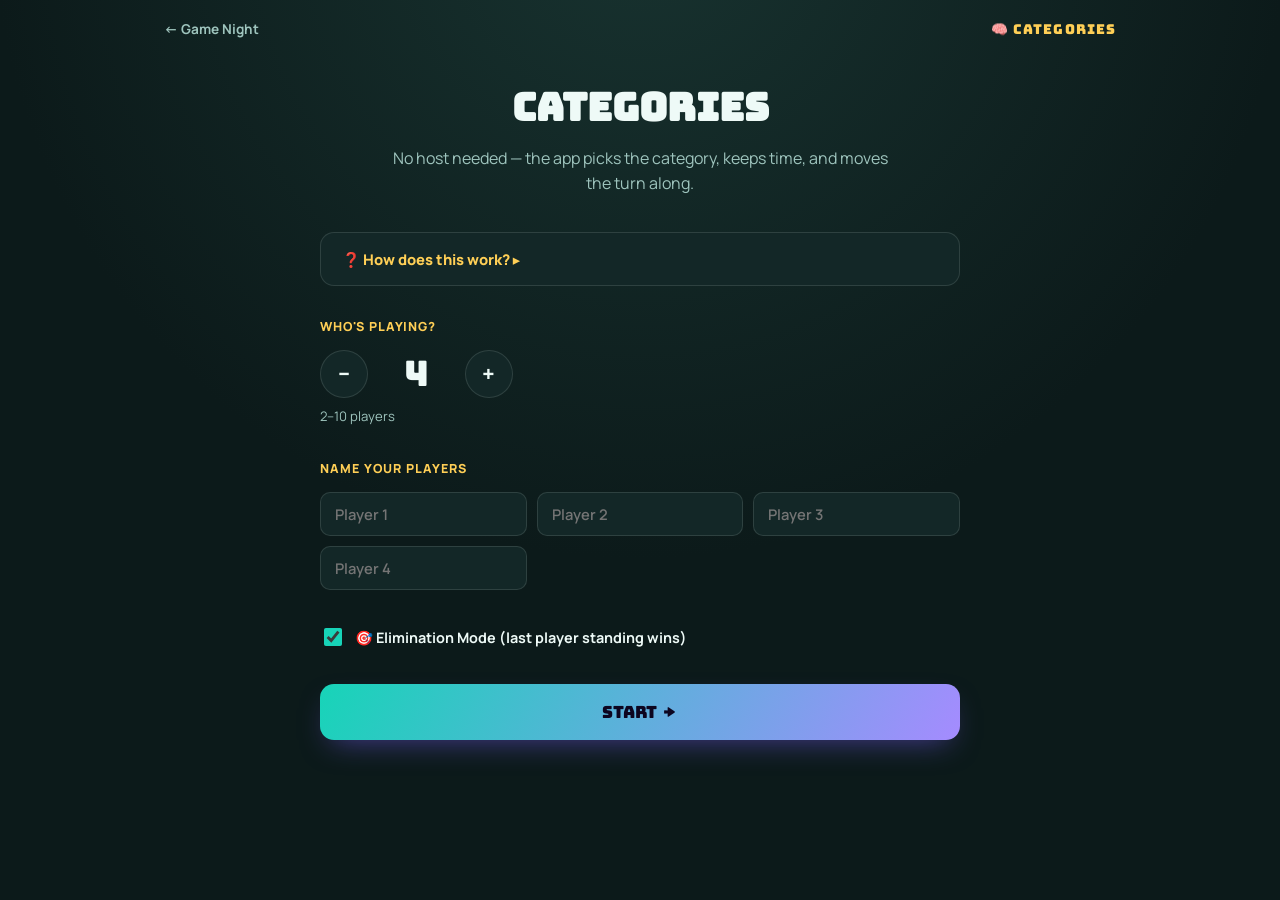
==== categories.html @ 74d49906 "Add 9 party games, shared UI, and assets Adds nine new party games (Who Am I, Password, Categories, " ====
<!DOCTYPE html>
<html lang="en">
<head>
<meta charset="UTF-8">
<meta name="viewport" content="width=device-width, initial-scale=1.0">
<title>Categories &mdash; Game Night</title>
<link rel="icon" href="data:image/svg+xml,<svg xmlns=%22http://www.w3.org/2000/svg%22 viewBox=%220 0 100 100%22><text y=%22.9em%22 font-size=%2290%22>🧠</text></svg>">
<link rel="preconnect" href="https://fonts.googleapis.com">
<link rel="preconnect" href="https://fonts.gstatic.com" crossorigin>
<link href="https://fonts.googleapis.com/css2?family=Bungee&family=Manrope:wght@400;500;700;800&display=swap" rel="stylesheet">
<link rel="stylesheet" href="css/party.css">
<link rel="stylesheet" href="css/categories.css">
</head>
<body>

<header class="topbar">
  <a href="index.html" class="back-link">&larr; Game Night</a>
  <span class="topbar-title">🧠 CATEGORIES</span>
</header>

<main class="wrap">

  <!-- SETUP -->
  <section id="screen-setup" class="screen active">
    <h1 class="screen-title">Categories</h1>
    <p class="screen-sub">No host needed &mdash; the app picks the category, keeps time, and moves the turn along.</p>

    <details class="how-to-play">
      <summary>❓ How does this work?</summary>
      <ol>
        <li>Add your players and tap <strong>Start</strong> &mdash; a random category appears.</li>
        <li>Going in turn order, each player names something in that category before the timer runs out.</li>
        <li>Tap <strong>Nailed It!</strong> once they say something, or <strong>Stuck / Repeated</strong> if they can't &mdash; the group self-referees, the app just keeps the pace.</li>
        <li>In Elimination Mode, getting stuck knocks you out &mdash; last player standing wins. Turn it off for a casual, no-pressure round.</li>
      </ol>
    </details>

    <div class="block">
      <h2 class="block-label">Who's playing?</h2>
      <div class="stepper">
        <button type="button" id="count-minus" class="stepper-btn" aria-label="Decrease player count">&minus;</button>
        <span id="count-display" class="stepper-count">4</span>
        <button type="button" id="count-plus" class="stepper-btn" aria-label="Increase player count">&plus;</button>
      </div>
      <p class="stepper-hint">2&ndash;10 players</p>
    </div>

    <div class="block">
      <h2 class="block-label">Name your players</h2>
      <div id="names-grid" class="names-grid"></div>
    </div>

    <div class="block">
      <label class="timer-toggle">
        <input type="checkbox" id="elimination-toggle" checked>
        <span>🎯 Elimination Mode (last player standing wins)</span>
      </label>
    </div>

    <button type="button" id="btn-start" class="btn-primary">Start &rarr;</button>
  </section>

  <!-- PLAY -->
  <section id="screen-play" class="screen">
    <p class="cat-banner">🧠 Category: <span id="category-name">Food</span></p>
    <p id="turn-status" class="turn-banner">Player 1's turn!</p>
    <span id="round-timer" class="timer-badge">⏱️ 10s</span>

    <div class="reveal-card cat-card">
      <p class="reveal-footnote">Say something that fits the category out loud!</p>
    </div>

    <div class="btn-row">
      <button type="button" id="btn-nailed-it" class="btn-primary">✅ Nailed It!</button>
      <button type="button" id="btn-stuck" class="btn-secondary">❌ Stuck / Repeated</button>
    </div>
    <div class="btn-row cat-secondary-actions">
      <button type="button" id="btn-new-category" class="btn-secondary">🔄 New Category</button>
      <button type="button" id="btn-end-round" class="btn-secondary">🏁 End Round</button>
    </div>
  </section>

  <!-- SUMMARY -->
  <section id="screen-summary" class="screen">
    <span class="big-icon">🏆</span>
    <h1 class="screen-title" id="summary-title">Round Complete!</h1>
    <p class="screen-sub" id="summary-text">Great round.</p>
    <div class="btn-row">
      <button type="button" id="btn-play-again" class="btn-primary">Play Again</button>
      <button type="button" id="btn-new-game" class="btn-secondary">New Game</button>
    </div>
  </section>

</main>

<script src="js/shared.js"></script>
<script src="js/data-categories.js"></script>
<script src="js/categories.js"></script>
</body>
</html>
---- css/party.css ----
/* Shared component styles for the party-game family (everything except the
   homepage, Spy Word, and Quiz Night, which keep their own bespoke sheets).
   Each game's own stylesheet loads AFTER this one and only needs to redefine
   the :root palette + a few bespoke touches — see css/whoami.css etc. */

:root{
  --ink:#0d0e18;
  --panel:#161826;
  --panel-2:#1d1f30;
  --paper:#f3f2fb;
  --paper-dim:#a5a6c0;
  --accent:#7c5cff;
  --accent-2:#ffb84d;
  --border:rgba(243,242,251,0.12);
  --font-display:"Bungee", system-ui, sans-serif;
  --font-body:"Manrope", system-ui, sans-serif;
}

*,*::before,*::after{box-sizing:border-box;}
html,body{margin:0;padding:0;}
body{
  min-height:100vh;
  background:radial-gradient(circle at 50% -10%, var(--panel-2) 0%, var(--ink) 55%);
  color:var(--paper);
  font-family:var(--font-body);
  position:relative;
  overflow-x:hidden;
}
a{color:inherit;}
button{font-family:inherit;border:none;cursor:pointer;}
.hidden{display:none !important;}

/* Topbar */
.topbar{
  position:relative;z-index:2;
  display:flex;align-items:center;justify-content:space-between;
  padding:1.25rem 1.5rem;
  max-width:1000px;margin:0 auto;
}
.back-link{font-size:0.85rem;font-weight:700;color:var(--paper-dim);text-decoration:none;transition:color 0.2s;}
.back-link:hover{color:var(--accent-2);}
.topbar-title{font-family:var(--font-display);font-size:0.85rem;letter-spacing:0.08em;color:var(--accent-2);}

.wrap{position:relative;z-index:2;max-width:1000px;margin:0 auto;padding:1rem 1.5rem 4rem;}

.screen{display:none;animation:fadeIn 0.45s ease both;}
.screen.active{display:block;}
@keyframes fadeIn{from{opacity:0;transform:translateY(10px);}to{opacity:1;transform:translateY(0);}}

.screen-title{font-family:var(--font-display);font-size:clamp(1.7rem,5vw,2.4rem);margin:0.5rem 0 0.8rem;text-align:center;}
.screen-sub{color:var(--paper-dim);text-align:center;font-size:1rem;line-height:1.6;max-width:52ch;margin:0 auto 2.2rem;}
.big-icon{font-size:3rem;display:block;text-align:center;margin-bottom:1rem;}

.block{margin-bottom:2.2rem;max-width:640px;margin-left:auto;margin-right:auto;}
.block-wide{max-width:100%;}
.block-label{font-size:0.78rem;letter-spacing:0.08em;text-transform:uppercase;color:var(--accent-2);font-weight:800;margin:0 0 0.9rem;}
.optional{color:var(--paper-dim);text-transform:none;font-weight:500;letter-spacing:0;}

/* How to play */
.how-to-play{max-width:640px;margin:0 auto 2rem;background:var(--panel);border:1px solid var(--border);border-radius:14px;padding:1rem 1.3rem;}
.how-to-play summary{cursor:pointer;font-weight:800;font-size:0.92rem;color:var(--accent-2);list-style:none;}
.how-to-play summary::-webkit-details-marker{display:none;}
.how-to-play summary::after{content:" ▸";}
.how-to-play[open] summary::after{content:" ▾";}
.how-to-play ol,.how-to-play ul{margin:0.9rem 0 0.2rem;padding-left:1.2rem;color:var(--paper-dim);font-size:0.88rem;line-height:1.7;}

/* Grouped card picker (themes / categories / prompt sets) */
.theme-grid{display:flex;flex-direction:column;gap:1.5rem;}
.theme-group-label{font-family:var(--font-display);font-size:0.78rem;letter-spacing:0.04em;color:var(--paper-dim);margin:0 0 0.7rem;padding-bottom:0.5rem;border-bottom:1px solid var(--border);}
.theme-group-row{display:grid;grid-template-columns:repeat(auto-fill,minmax(150px,1fr));gap:0.7rem;}
.theme-btn{
  background:var(--panel);border:1px solid var(--border);border-radius:14px;
  padding:1rem 0.9rem;color:var(--paper);text-align:left;
  transition:border-color 0.2s, transform 0.2s, background 0.2s;
  display:flex;flex-direction:column;gap:0.4rem;
}
.theme-btn:hover{transform:translateY(-2px);border-color:rgba(124,92,255,0.45);}
.theme-btn .t-icon{font-size:1.4rem;}
.theme-btn .t-name{font-size:0.9rem;font-weight:700;line-height:1.3;}
.theme-btn .t-cats{font-size:0.78rem;color:var(--paper-dim);line-height:1.4;}
.theme-btn.selected{
  border-color:var(--accent);
  background:linear-gradient(160deg, rgba(124,92,255,0.2), var(--panel));
  box-shadow:0 0 0 1px var(--accent) inset;
}

/* Stepper (player count) */
.stepper{display:flex;align-items:center;gap:1.4rem;}
.stepper-btn{
  width:48px;height:48px;border-radius:50%;background:var(--panel);border:1px solid var(--border);
  color:var(--paper);font-size:1.4rem;font-weight:800;display:flex;align-items:center;justify-content:center;
  transition:border-color 0.2s;
}
.stepper-btn:hover{border-color:var(--accent);}
.stepper-btn:disabled{opacity:0.3;cursor:not-allowed;}
.stepper-count{font-family:var(--font-display);font-size:2.2rem;min-width:2ch;text-align:center;}
.stepper-hint{color:var(--paper-dim);font-size:0.82rem;margin:0.6rem 0 0;}

/* Player name inputs */
.names-grid{display:grid;grid-template-columns:repeat(auto-fill,minmax(160px,1fr));gap:0.6rem;}
.name-input{
  background:var(--panel);border:1px solid var(--border);border-radius:10px;
  padding:0.7rem 0.9rem;color:var(--paper);font-family:var(--font-body);font-weight:600;font-size:0.92rem;width:100%;
}
.name-input:focus{outline:none;border-color:var(--accent);}

/* Team scoreboard (Quiz-Night-style, for games with optional team scoring) */
.team-row{display:flex;align-items:center;gap:0.6rem;margin-bottom:0.6rem;}
.team-swatch{width:14px;height:14px;border-radius:4px;flex:none;}
.team-input{flex:1;background:var(--panel);border:1px solid var(--border);border-radius:10px;padding:0.7rem 0.9rem;color:var(--paper);font-weight:600;font-size:0.92rem;font-family:var(--font-body);}
.team-input:focus{outline:none;border-color:var(--accent);}
.team-remove{background:transparent;color:var(--paper-dim);border:1px solid var(--border);width:36px;height:36px;border-radius:9px;font-size:1rem;flex:none;transition:color 0.2s, border-color 0.2s;}
.team-remove:hover{color:#ff6b6b;border-color:#ff6b6b;}
.btn-add-team{background:transparent;border:1px dashed var(--border);color:var(--paper-dim);padding:0.65rem 1rem;border-radius:10px;font-weight:700;font-size:0.85rem;transition:border-color 0.2s, color 0.2s;}
.btn-add-team:hover{border-color:var(--accent);color:var(--accent);}
.teams-setup{display:flex;flex-direction:column;gap:0.6rem;margin-bottom:0.8rem;max-width:640px;margin-left:auto;margin-right:auto;}

/* Category banner (used above a round when a category name should be shown) */
.cat-banner{text-align:center;font-family:var(--font-display);font-size:clamp(1.1rem,3.5vw,1.5rem);color:var(--accent-2);margin:0 0 0.6rem;}

/* Answer reveal block */
.answer-block{background:rgba(124,92,255,0.1);border:1px solid rgba(124,92,255,0.3);border-radius:14px;padding:1.2rem 1.4rem;margin:0 auto 1.5rem;max-width:520px;}
.a-label{font-size:0.7rem;letter-spacing:0.1em;text-transform:uppercase;color:var(--accent-2);font-weight:800;display:block;margin-bottom:0.5rem;}
.a-text{font-size:1.2rem;font-weight:800;margin:0;color:var(--paper);}

/* Award row (award points to a team after a correct answer) */
.award-row{display:flex;flex-wrap:wrap;gap:0.6rem;justify-content:center;margin:0 auto 1.2rem;max-width:640px;}
.award-btn{background:var(--panel);border:1px solid var(--border);color:var(--paper);padding:0.6rem 1rem;border-radius:10px;font-weight:700;font-size:0.85rem;display:flex;align-items:center;gap:0.5rem;transition:border-color 0.2s, transform 0.2s;}
.award-btn:hover{border-color:var(--accent);transform:translateY(-2px);}
.award-btn .sw{width:10px;height:10px;border-radius:3px;}

.scoreboard{display:flex;flex-wrap:wrap;gap:0.8rem;justify-content:center;margin-bottom:1.8rem;}
.score-chip{background:var(--panel);border:1px solid var(--border);border-radius:14px;padding:0.7rem 1rem;display:flex;align-items:center;gap:0.7rem;min-width:150px;}
.score-swatch{width:10px;height:10px;border-radius:3px;flex:none;}
.score-name{font-weight:800;font-size:0.85rem;flex:1;overflow:hidden;text-overflow:ellipsis;white-space:nowrap;}
.score-value{font-family:var(--font-display);font-size:1.2rem;color:var(--accent-2);min-width:2.5ch;text-align:right;}
.score-btns{display:flex;flex-direction:column;gap:2px;}
.score-btn{width:20px;height:16px;background:var(--panel-2);border:1px solid var(--border);color:var(--paper-dim);font-size:0.65rem;line-height:1;border-radius:4px;display:flex;align-items:center;justify-content:center;}
.score-btn:hover{color:var(--accent-2);border-color:var(--accent-2);}

/* Turn banner */
.turn-banner{text-align:center;font-weight:800;font-size:1rem;color:var(--paper);margin:0 0 1.2rem;}

/* Timer badge */
.timer-badge{
  display:inline-block;font-family:var(--font-display);font-size:1.1rem;color:var(--accent-2);
  border:1px solid rgba(255,184,77,0.35);border-radius:999px;padding:0.35em 0.9em;
}
.timer-badge.timer-urgent{color:#ff6b6b;border-color:rgba(255,107,107,0.5);animation:pulseTimer 1s ease infinite;}
@keyframes pulseTimer{0%,100%{transform:scale(1);}50%{transform:scale(1.08);}}

/* Buttons */
.btn-primary{
  display:block;width:100%;max-width:640px;margin:0 auto;
  background:linear-gradient(120deg, var(--accent), #a58bff);
  color:#0d0620;font-family:var(--font-display);font-size:1.05rem;
  padding:1.05rem 1.5rem;border-radius:14px;text-align:center;
  box-shadow:0 12px 30px -12px rgba(124,92,255,0.55);
  transition:transform 0.2s, box-shadow 0.2s, opacity 0.2s;
}
.btn-primary:hover:not(:disabled){transform:translateY(-2px);box-shadow:0 16px 36px -12px rgba(124,92,255,0.7);}
.btn-primary:disabled{opacity:0.35;cursor:not-allowed;box-shadow:none;transform:none;}

.btn-secondary{
  background:transparent;border:1px solid var(--border);color:var(--paper);
  font-family:var(--font-display);font-size:0.9rem;padding:0.9rem 1.4rem;border-radius:12px;text-align:center;
  transition:border-color 0.2s;
}
.btn-secondary:hover{border-color:var(--paper-dim);}

.btn-row{display:grid;grid-template-columns:1fr 1fr;gap:0.8rem;max-width:420px;margin:0 auto;}
.btn-row-3{display:grid;grid-template-columns:repeat(3,1fr);gap:0.7rem;max-width:560px;margin:0 auto;}

/* Vote / results */
.vote-row{display:grid;grid-template-columns:1fr 1fr;gap:1rem;max-width:640px;margin:0 auto 1.5rem;}
.vote-btn{
  background:var(--panel);border:2px solid var(--border);border-radius:16px;padding:1.8rem 1rem;
  text-align:center;font-weight:700;font-size:1.05rem;color:var(--paper);transition:border-color 0.2s, transform 0.2s;
}
.vote-btn:hover{border-color:var(--accent);transform:translateY(-2px);}
.results-list{max-width:520px;margin:0 auto 2rem;display:flex;flex-direction:column;gap:0.6rem;}
.result-row{display:flex;align-items:center;gap:0.8rem;background:var(--panel);border:1px solid var(--border);border-radius:14px;padding:0.9rem 1.2rem;}
.result-row.result-winner{border-color:var(--accent-2);background:linear-gradient(120deg, rgba(255,184,77,0.16), var(--panel));box-shadow:0 0 0 1px var(--accent-2) inset;}
.result-medal{font-size:1.3rem;width:1.6rem;text-align:center;}
.result-swatch{width:12px;height:12px;border-radius:4px;flex:none;}
.result-name{flex:1;font-weight:800;}
.result-score{font-family:var(--font-display);color:var(--accent-2);}
.result-bar-track{flex:1;height:10px;background:var(--panel-2);border-radius:999px;overflow:hidden;}
.result-bar-fill{height:100%;background:linear-gradient(90deg, var(--accent), var(--accent-2));}

/* Pass-the-device card (used before a private/one-player reveal) */
.pass-card{
  background:var(--panel);border:1px solid var(--border);border-radius:24px;
  padding:3rem 2rem;text-align:center;max-width:440px;margin:0 auto 1.6rem;
}
.pass-icon{font-size:2.6rem;display:block;margin-bottom:1rem;}
.pass-title{font-size:0.85rem;letter-spacing:0.1em;text-transform:uppercase;color:var(--paper-dim);font-weight:700;margin:0 0 0.6rem;}
.pass-name{font-family:var(--font-display);font-size:clamp(1.8rem,6vw,2.6rem);color:var(--accent-2);margin:0 0 1.2rem;word-break:break-word;}
.pass-hint{color:var(--paper-dim);font-size:0.9rem;margin:0 0 1.8rem;line-height:1.6;}

/* Timer toggle checkbox */
.timer-toggle{display:flex;align-items:center;gap:0.6rem;font-size:0.9rem;font-weight:700;color:var(--paper);cursor:pointer;}
.timer-toggle input{width:18px;height:18px;accent-color:var(--accent);cursor:pointer;}

/* Reveal card (secret word / character / clue) */
.reveal-card{
  background:linear-gradient(165deg, var(--panel-2), var(--panel));
  border:1px solid rgba(124,92,255,0.3);border-radius:24px;
  padding:3rem 2rem;text-align:center;max-width:460px;margin:2rem auto;position:relative;
}
.reveal-label{font-size:0.78rem;letter-spacing:0.12em;text-transform:uppercase;color:var(--accent-2);font-weight:800;display:block;margin-bottom:1rem;}
.reveal-text{font-family:var(--font-display);font-size:clamp(1.6rem,6vw,2.4rem);margin:0 0 1rem;color:var(--paper);word-break:break-word;}
.reveal-footnote{color:var(--paper-dim);font-size:0.88rem;margin:0;}

@media (max-width:640px){
  .vote-row{grid-template-columns:1fr;}
  .btn-row{grid-template-columns:1fr;}
  .btn-row-3{grid-template-columns:1fr;}
}
---- css/categories.css ----
:root{
  --ink:#0c1a1a;
  --panel:#132727;
  --panel-2:#183330;
  --paper:#eefaf7;
  --paper-dim:#9ec4bd;
  --accent:#17d4b8;
  --accent-2:#ffcf56;
  --border:rgba(238,250,247,0.12);
}

.cat-banner{
  text-align:center;font-family:var(--font-display);
  font-size:clamp(1.1rem,3.5vw,1.5rem);color:var(--accent-2);
  margin:0 0 0.6rem;
}
#round-timer{display:block;text-align:center;margin:0 0 1rem;}
.cat-card{padding:2.2rem 2rem;}
.cat-secondary-actions{margin-top:1rem;}
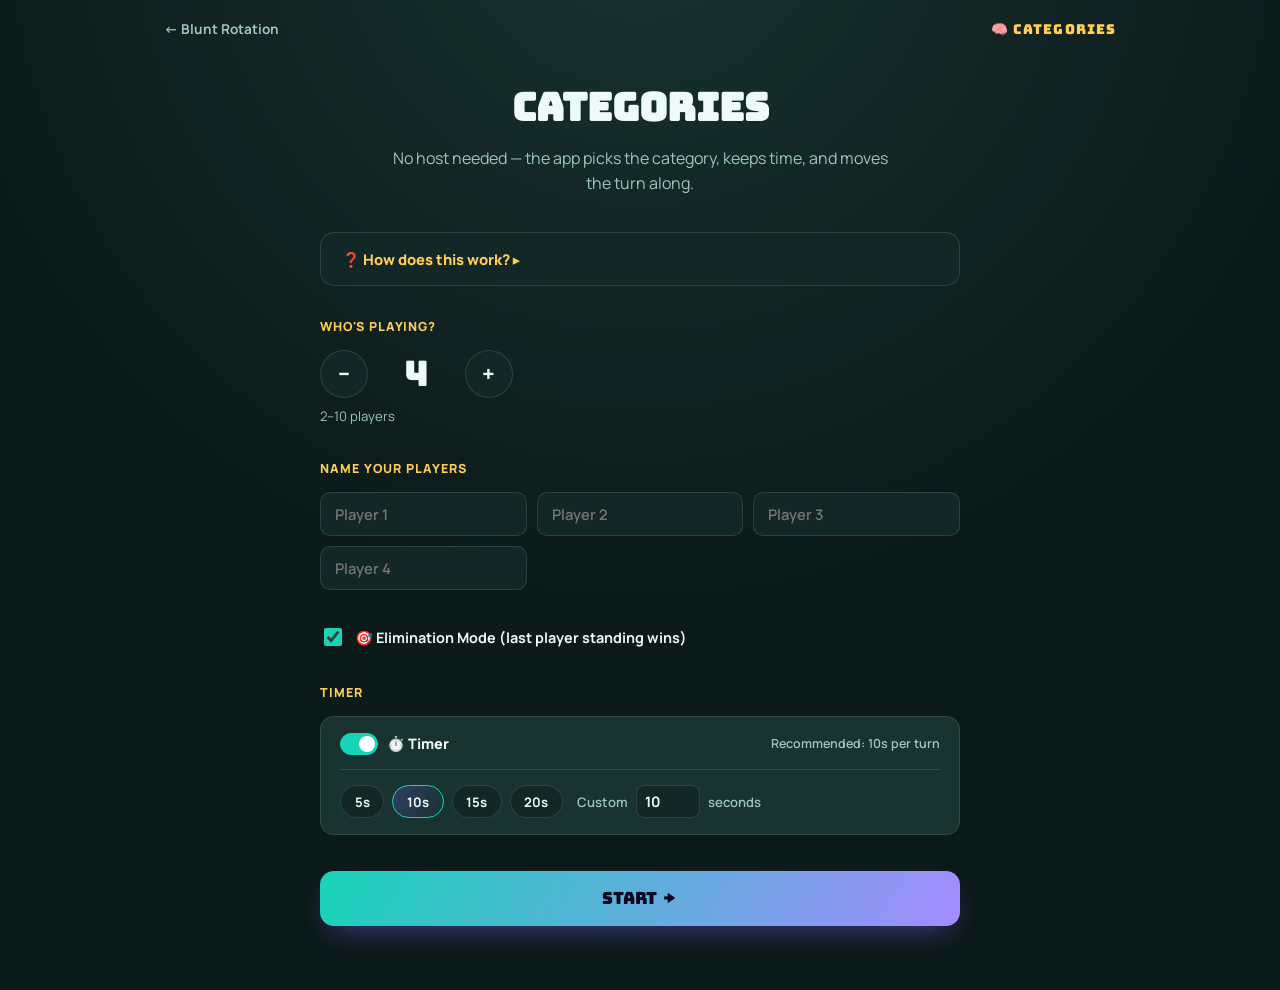
==== commit a6d83403: "Rename to Blunt Rotation Party Night; add universal customizable timer system Replaces every game's " ====
--- a/categories.html
+++ b/categories.html
@@ -3,18 +3,19 @@
 <head>
 <meta charset="UTF-8">
 <meta name="viewport" content="width=device-width, initial-scale=1.0">
-<title>Categories &mdash; Game Night</title>
+<title>Categories &mdash; Blunt Rotation</title>
 <link rel="icon" href="data:image/svg+xml,<svg xmlns=%22http://www.w3.org/2000/svg%22 viewBox=%220 0 100 100%22><text y=%22.9em%22 font-size=%2290%22>🧠</text></svg>">
 <link rel="preconnect" href="https://fonts.googleapis.com">
 <link rel="preconnect" href="https://fonts.gstatic.com" crossorigin>
 <link href="https://fonts.googleapis.com/css2?family=Bungee&family=Manrope:wght@400;500;700;800&display=swap" rel="stylesheet">
 <link rel="stylesheet" href="css/party.css">
 <link rel="stylesheet" href="css/categories.css">
+<link rel="stylesheet" href="css/timer.css">
 </head>
 <body>
 
 <header class="topbar">
-  <a href="index.html" class="back-link">&larr; Game Night</a>
+  <a href="index.html" class="back-link">&larr; Blunt Rotation</a>
   <span class="topbar-title">🧠 CATEGORIES</span>
 </header>
 
@@ -51,10 +52,15 @@
     </div>
 
     <div class="block">
-      <label class="timer-toggle">
+      <label class="toggle-check">
         <input type="checkbox" id="elimination-toggle" checked>
         <span>🎯 Elimination Mode (last player standing wins)</span>
       </label>
+    </div>
+
+    <div class="block">
+      <h2 class="block-label">Timer</h2>
+      <div id="timer-setup"></div>
     </div>
 
     <button type="button" id="btn-start" class="btn-primary">Start &rarr;</button>
@@ -64,7 +70,7 @@
   <section id="screen-play" class="screen">
     <p class="cat-banner">🧠 Category: <span id="category-name">Food</span></p>
     <p id="turn-status" class="turn-banner">Player 1's turn!</p>
-    <span id="round-timer" class="timer-badge">⏱️ 10s</span>
+    <div id="game-timer" class="timer-mount"></div>
 
     <div class="reveal-card cat-card">
       <p class="reveal-footnote">Say something that fits the category out loud!</p>
--- a/css/party.css
+++ b/css/party.css
@@ -138,16 +138,12 @@
 .score-btn{width:20px;height:16px;background:var(--panel-2);border:1px solid var(--border);color:var(--paper-dim);font-size:0.65rem;line-height:1;border-radius:4px;display:flex;align-items:center;justify-content:center;}
 .score-btn:hover{color:var(--accent-2);border-color:var(--accent-2);}
 
+/* Generic checkbox + label row (e.g. Categories' elimination-mode toggle) */
+.toggle-check{display:flex;align-items:center;gap:0.6rem;font-size:0.9rem;font-weight:700;color:var(--paper);cursor:pointer;}
+.toggle-check input{width:18px;height:18px;accent-color:var(--accent);cursor:pointer;}
+
 /* Turn banner */
 .turn-banner{text-align:center;font-weight:800;font-size:1rem;color:var(--paper);margin:0 0 1.2rem;}
-
-/* Timer badge */
-.timer-badge{
-  display:inline-block;font-family:var(--font-display);font-size:1.1rem;color:var(--accent-2);
-  border:1px solid rgba(255,184,77,0.35);border-radius:999px;padding:0.35em 0.9em;
-}
-.timer-badge.timer-urgent{color:#ff6b6b;border-color:rgba(255,107,107,0.5);animation:pulseTimer 1s ease infinite;}
-@keyframes pulseTimer{0%,100%{transform:scale(1);}50%{transform:scale(1.08);}}
 
 /* Buttons */
 .btn-primary{
@@ -198,10 +194,6 @@
 .pass-name{font-family:var(--font-display);font-size:clamp(1.8rem,6vw,2.6rem);color:var(--accent-2);margin:0 0 1.2rem;word-break:break-word;}
 .pass-hint{color:var(--paper-dim);font-size:0.9rem;margin:0 0 1.8rem;line-height:1.6;}
 
-/* Timer toggle checkbox */
-.timer-toggle{display:flex;align-items:center;gap:0.6rem;font-size:0.9rem;font-weight:700;color:var(--paper);cursor:pointer;}
-.timer-toggle input{width:18px;height:18px;accent-color:var(--accent);cursor:pointer;}
-
 /* Reveal card (secret word / character / clue) */
 .reveal-card{
   background:linear-gradient(165deg, var(--panel-2), var(--panel));
--- a/css/categories.css
+++ b/css/categories.css
@@ -14,6 +14,5 @@
   font-size:clamp(1.1rem,3.5vw,1.5rem);color:var(--accent-2);
   margin:0 0 0.6rem;
 }
-#round-timer{display:block;text-align:center;margin:0 0 1rem;}
 .cat-card{padding:2.2rem 2rem;}
 .cat-secondary-actions{margin-top:1rem;}
--- a/css/timer.css
+++ b/css/timer.css
@@ -0,0 +1,80 @@
+/* Universal timer component — shared by every game, including Spy Word and
+   Quiz Night, which don't load css/party.css. Loaded LAST on every page so
+   it can read that page's own :root palette; every color falls back to a
+   sensible default for pages that don't define the token. */
+
+.hidden{display:none !important;}
+
+/* ---------- Setup: timer-setting widget ---------- */
+.timer-setup{
+  background:var(--panel-2, rgba(255,255,255,0.05));
+  border:1px solid var(--border, rgba(255,255,255,0.14));
+  border-radius:14px;
+  padding:1rem 1.2rem;
+}
+.timer-setup-head{
+  display:flex;align-items:center;justify-content:space-between;flex-wrap:wrap;gap:0.6rem;
+}
+.ts-recommended{font-size:0.78rem;color:var(--paper-dim, #999);font-weight:600;}
+
+.timer-switch{display:inline-flex;align-items:center;gap:0.55rem;cursor:pointer;user-select:none;}
+.timer-switch input{position:absolute;opacity:0;width:0;height:0;}
+.ts-track{
+  width:38px;height:22px;border-radius:999px;flex:none;position:relative;
+  background:var(--panel, rgba(255,255,255,0.12));
+  border:1px solid var(--border, rgba(255,255,255,0.2));
+  transition:background 0.2s, border-color 0.2s;
+}
+.ts-thumb{
+  position:absolute;top:2px;left:2px;width:16px;height:16px;border-radius:50%;
+  background:var(--paper-dim, #999);transition:transform 0.2s, background 0.2s;
+}
+.timer-switch input:checked + .ts-track{background:var(--accent, #7c5cff);border-color:var(--accent, #7c5cff);}
+.timer-switch input:checked + .ts-track .ts-thumb{transform:translateX(16px);background:#fff;}
+.ts-label{font-size:0.9rem;font-weight:800;color:var(--paper, #fff);}
+
+.ts-body{
+  margin-top:0.9rem;display:flex;flex-wrap:wrap;align-items:center;gap:0.9rem;
+  padding-top:0.9rem;border-top:1px solid var(--border, rgba(255,255,255,0.12));
+}
+.ts-presets{display:flex;flex-wrap:wrap;gap:0.5rem;}
+.ts-preset{
+  background:var(--panel, rgba(255,255,255,0.08));
+  border:1px solid var(--border, rgba(255,255,255,0.18));
+  color:var(--paper, #fff);padding:0.4rem 0.85rem;border-radius:999px;
+  font-weight:700;font-size:0.82rem;transition:border-color 0.2s, background 0.2s;
+}
+.ts-preset:hover{border-color:var(--accent, #7c5cff);}
+.ts-preset.selected{
+  border-color:var(--accent, #7c5cff);
+  background:linear-gradient(120deg, rgba(124,92,255,0.25), transparent);
+}
+.ts-custom{display:flex;align-items:center;gap:0.5rem;font-size:0.82rem;color:var(--paper-dim, #999);font-weight:600;}
+.ts-custom-input{
+  width:64px;background:var(--panel, rgba(255,255,255,0.08));
+  border:1px solid var(--border, rgba(255,255,255,0.18));border-radius:8px;
+  padding:0.4rem 0.5rem;color:var(--paper, #fff);font-family:var(--font-body, inherit);font-weight:700;font-size:0.9rem;
+}
+.ts-custom-input:focus{outline:none;border-color:var(--accent, #7c5cff);}
+
+/* ---------- In-game: timer HUD ---------- */
+.timer-mount{display:flex;justify-content:center;margin:0 0 1.2rem;}
+.timer-hud{
+  display:inline-flex;align-items:center;gap:0.7rem;
+  font-family:var(--font-display, inherit);font-size:1.1rem;color:var(--accent-2, #ffb84d);
+  border:1px solid rgba(255,184,77,0.35);border-radius:999px;padding:0.35em 0.9em;
+  transition:color 0.2s, border-color 0.2s;
+}
+.timer-hud.timer-warn{color:#ffcb3c;border-color:rgba(255,203,60,0.5);}
+.timer-hud.timer-urgent{color:#ff6b6b;border-color:rgba(255,107,107,0.5);animation:pulseTimer 1s ease infinite;}
+@keyframes pulseTimer{0%,100%{transform:scale(1);}50%{transform:scale(1.08);}}
+
+.timer-controls{display:inline-flex;gap:0.35rem;}
+.timer-ctrl{
+  width:26px;height:26px;border-radius:50%;
+  background:rgba(255,255,255,0.08);border:1px solid var(--border, rgba(255,255,255,0.2));
+  color:inherit;font-size:0.75rem;line-height:1;
+  display:inline-flex;align-items:center;justify-content:center;
+  transition:border-color 0.2s, transform 0.2s;
+}
+.timer-ctrl:hover{border-color:currentColor;transform:translateY(-1px);}
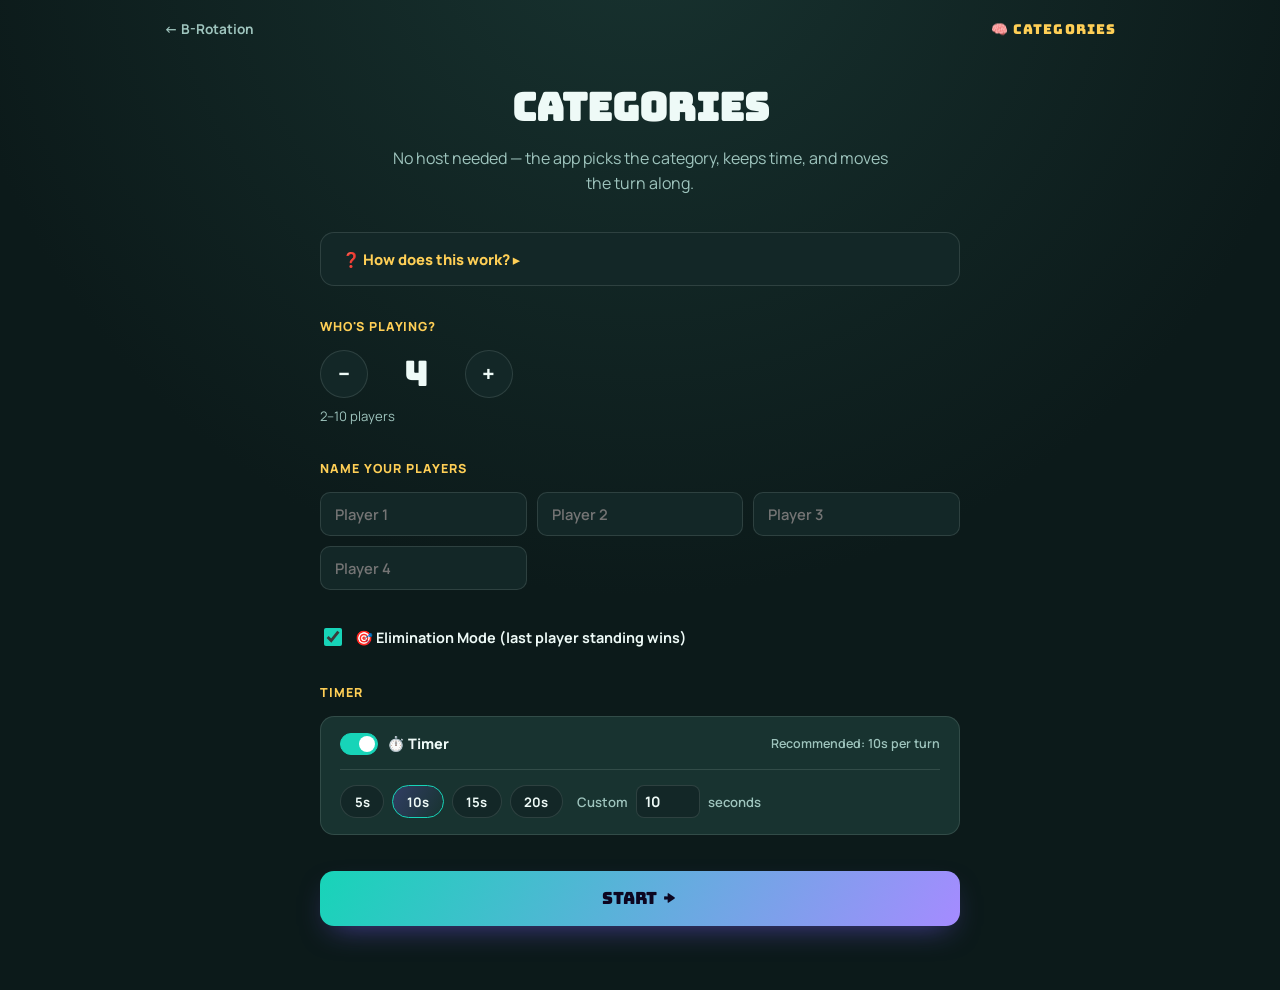
==== commit 094cedb5: "Rebrand app to B-Rotation Updated the site branding from "Blunt Rotation" to "B-Rotation" across the" ====
--- a/categories.html
+++ b/categories.html
@@ -3,7 +3,7 @@
 <head>
 <meta charset="UTF-8">
 <meta name="viewport" content="width=device-width, initial-scale=1.0">
-<title>Categories &mdash; Blunt Rotation</title>
+<title>Categories &mdash; B-Rotation</title>
 <link rel="icon" href="data:image/svg+xml,<svg xmlns=%22http://www.w3.org/2000/svg%22 viewBox=%220 0 100 100%22><text y=%22.9em%22 font-size=%2290%22>🧠</text></svg>">
 <link rel="preconnect" href="https://fonts.googleapis.com">
 <link rel="preconnect" href="https://fonts.gstatic.com" crossorigin>
@@ -15,7 +15,7 @@
 <body>
 
 <header class="topbar">
-  <a href="index.html" class="back-link">&larr; Blunt Rotation</a>
+  <a href="index.html" class="back-link">&larr; B-Rotation</a>
   <span class="topbar-title">🧠 CATEGORIES</span>
 </header>
 
